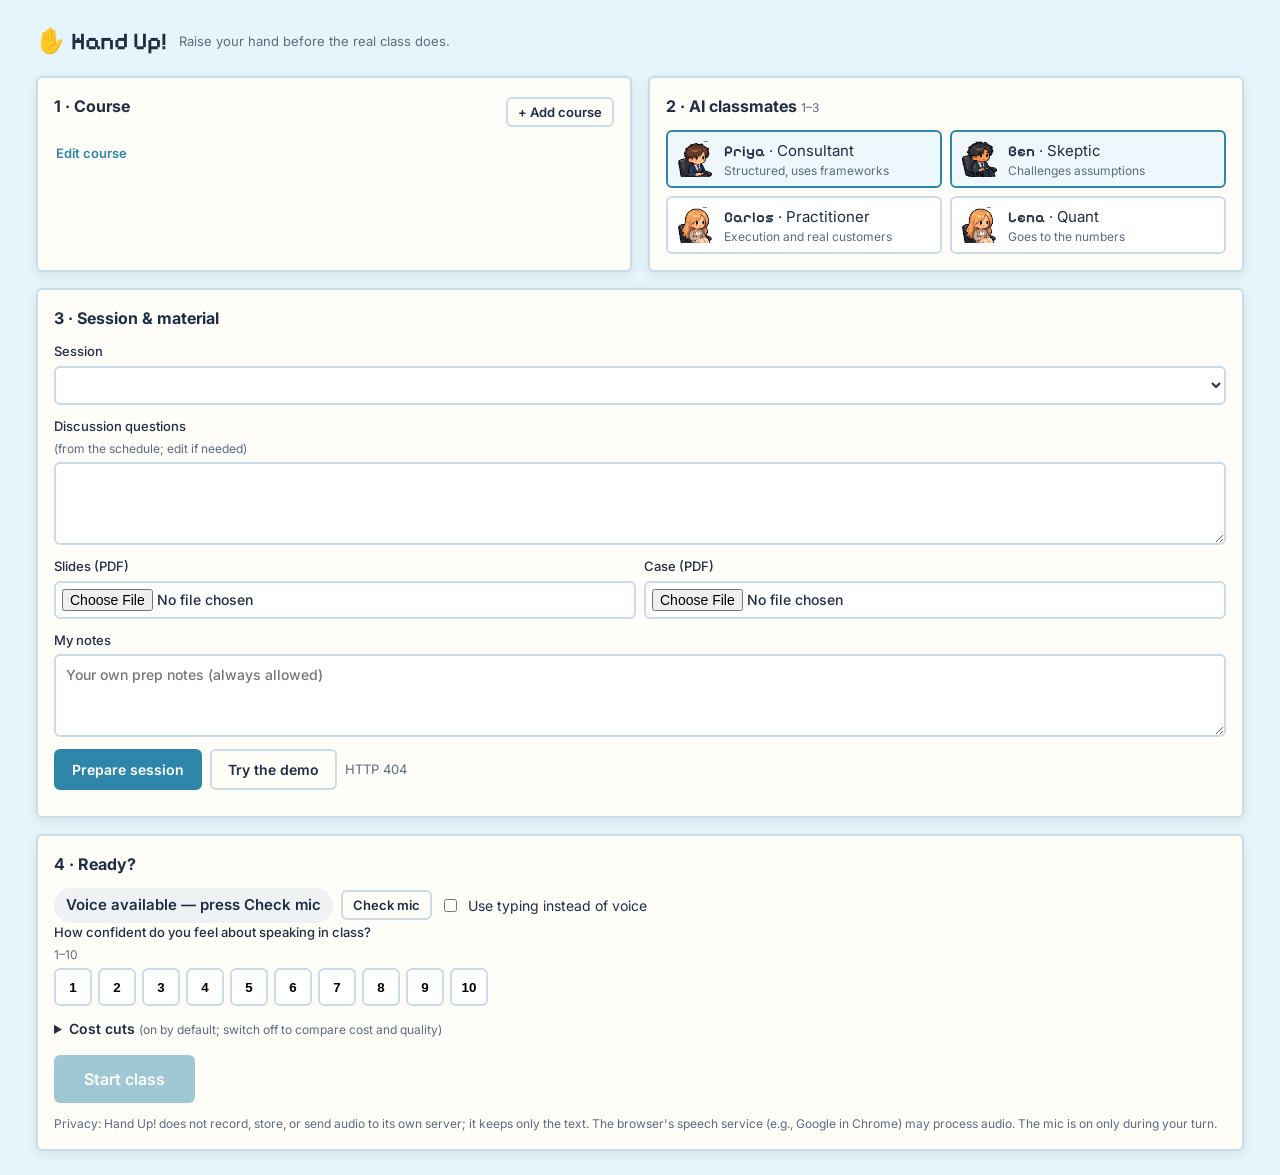
==== static/index.html @ 327d4b7d "Hand Up! v1: voice-first mock class discussion FastAPI + one static page (python3 app.py -> http://l" ====
<!doctype html>
<html lang="en">
<head>
<meta charset="utf-8">
<meta name="viewport" content="width=device-width, initial-scale=1">
<title>Hand Up!</title>
<link rel="preconnect" href="https://fonts.googleapis.com">
<link href="https://fonts.googleapis.com/css2?family=Pixelify+Sans:wght@400;600&family=Inter:wght@400;500;600&display=swap" rel="stylesheet">
<link rel="stylesheet" href="/static/app.css">
</head>
<body>
<div class="app">
  <div class="top">
    <div class="logo">✋ Hand Up!</div>
    <span class="tagline">Raise your hand before the real class does.</span>
    <span class="chip" id="chipCourse" hidden></span>
    <span class="chip" id="chipSession" hidden></span>
    <div class="spacer"></div>
    <span class="chip" id="chipTurn" hidden></span>
  </div>

  <!-- ===================== Screen 1: Home ===================== -->
  <main id="home">
    <div class="home-grid">
      <section class="card pad">
        <div class="row between">
          <h2>1 · Course</h2>
          <button class="btn small" id="addCourse">+ Add course</button>
        </div>
        <div id="courseList" class="course-list"></div>
        <button class="btn small ghost" id="editCourse">Edit course</button>
      </section>

      <section class="card pad">
        <h2>2 · AI classmates <span class="sub">1–3</span></h2>
        <div class="role-list" id="roleList"></div>
      </section>

      <section class="card pad wide">
        <h2>3 · Session &amp; material</h2>
        <label class="field">Session
          <select id="sessionSel"></select>
        </label>
        <div class="field">Discussion questions <span class="sub">(from the schedule; edit if needed)</span>
          <textarea id="questions" rows="3"></textarea>
        </div>
        <div class="row wrap">
          <label class="field grow">Slides (PDF) <input type="file" id="slidesFile" accept=".pdf,.txt,.md"></label>
          <label class="field grow">Case (PDF) <input type="file" id="caseFile" accept=".pdf,.txt,.md"></label>
        </div>
        <label class="field">My notes <textarea id="notes" rows="3" placeholder="Your own prep notes (always allowed)"></textarea></label>
        <div class="policy-line" id="policyLine"></div>
        <div class="row wrap">
          <button class="btn primary" id="prepare">Prepare session</button>
          <button class="btn" id="tryDemo">Try the demo</button>
          <span id="prepStatus" class="status-text"></span>
        </div>
        <div id="gateOut" class="gate-out"></div>
      </section>

      <section class="card pad wide">
        <h2>4 · Ready?</h2>
        <div class="row wrap">
          <div class="mic-check" id="micCheck">Checking…</div>
          <button class="btn small" id="micBtn" type="button">Check mic</button>
          <label class="check"><input type="checkbox" id="forceTyping"> Use typing instead of voice</label>
        </div>
        <div class="field">How confident do you feel about speaking in class? <span class="sub">1–10</span>
          <div class="scale" id="confBefore"></div>
        </div>
        <details class="cuts">
          <summary>Cost cuts <span class="sub">(on by default; switch off to compare cost and quality)</span></summary>
          <div id="cutList" class="cut-list"></div>
        </details>
        <button class="btn primary big" id="startClass" disabled>Start class</button>
        <p class="privacy">Privacy: Hand Up! does not record, store, or send audio to its own server; it keeps only the text.
          The browser's speech service (e.g., Google in Chrome) may process audio. The mic is on only during your turn.</p>
      </section>
    </div>
  </main>

  <!-- ===================== Screen 2: Classroom ===================== -->
  <main id="classroom" hidden>
    <div class="layout">
      <div class="card stage">
        <div class="scene" id="scene">
          <div class="world" id="world"></div>
          <div class="status">
            <span class="pill turn" id="pillTurn" hidden>★ Your turn</span>
            <span class="pill" id="pillHands" hidden></span>
            <span class="pill flag" id="pillFlag" hidden></span>
          </div>
        </div>

        <div class="dialog" id="dialog">
          <div class="face"><img id="face" alt=""></div>
          <div class="dialog-body">
            <div class="who"><span id="whoName">—</span> <span class="role" id="whoRole"></span>
              <span class="mic" id="listening" hidden><span class="dot"></span>Listening…</span></div>
            <div class="say" id="say"></div>
            <textarea id="myText" class="my-text" rows="2" placeholder="Type your answer… (Enter to send, Shift+Enter for a new line)" hidden></textarea>
          </div>
          <div class="dialog-side">
            <span class="next" id="nextHint">click ▸ show all</span>
            <div class="my-buttons" id="myButtons" hidden>
              <button class="btn" id="rerecord" hidden>Re-record</button>
              <button class="btn primary" id="send">Send ▸</button>
            </div>
          </div>
        </div>

        <div class="controls">
          <button class="btn hand" id="hand">✋ Hand Up!</button>
          <button class="btn" id="pass" disabled>Pass</button>
          <button class="btn" id="endClass">End class</button>
          <button class="btn small" id="ttsBtn" title="Read lines aloud">🔊 Voice on</button>
          <span class="hint" id="modeHint">Space = raise hand · ⌨ typing mode</span>
          <div class="meter"><span id="costText">$0.00 / $0.50</span> <span class="bar"><i id="costBar"></i></span>
            · <a href="#" id="costLink">Tokens &amp; cost ▸</a> · <a href="#" id="traceLink">Agent trace ▸</a></div>
        </div>
        <div class="end-card" id="endCard" hidden></div>
      </div>

      <div class="card history" id="history">
        <h3 id="histToggle">History <span>◂</span></h3>
        <div class="log" id="log"></div>
      </div>
    </div>

    <div class="card side-panel" id="costPanel" hidden>
      <div class="row between"><h3>Tokens &amp; cost</h3><button class="btn small" id="costClose">Close</button></div>
      <div id="costBody"></div>
    </div>

    <div class="card side-panel" id="tracePanel" hidden>
      <div class="row between"><h3>Agent trace</h3><button class="btn small" id="traceClose">Close</button></div>
      <div id="traceBody" class="trace"></div>
    </div>
  </main>

  <!-- ===================== Screen 3: Evaluation (step 6) ===================== -->
  <main id="evaluation" class="eval" hidden></main>
</div>

<!-- Course Editor -->
<dialog id="courseEditor" class="card">
  <form method="dialog" id="courseForm">
    <h2>Course</h2>
    <label class="field">Course name <input name="name" required></label>
    <label class="field">Professor name <input name="prof_name"></label>
    <label class="field">Professor style <span class="sub">(free text: how they run discussion)</span>
      <textarea name="style" rows="3"></textarea></label>
    <label class="field">Signature moves <span class="sub">(optional)</span> <input name="signature_moves"></label>
    <div class="sliders">
      <label>Cold-call frequency <input type="range" name="cold_call" min="1" max="5"></label>
      <label>Follow-up pressure <input type="range" name="follow_up_pressure" min="1" max="5"></label>
      <label>Framework emphasis <input type="range" name="framework_emphasis" min="1" max="5"></label>
      <label>Evidence demand <input type="range" name="evidence_demand" min="1" max="5"></label>
      <label>Warmth <input type="range" name="warmth" min="1" max="5"></label>
    </div>
    <label class="field">Schedule <span class="sub">one session per block: first line = title, next lines = questions; blank line between sessions</span>
      <textarea name="schedule" rows="6"></textarea></label>
    <fieldset class="field">
      <legend>Course AI policy</legend>
      <label class="check"><input type="radio" name="policy" value="not_confirmed"> Not confirmed (default: case files blocked)</label>
      <label class="check"><input type="radio" name="policy" value="allowed"> Allowed (source note required)</label>
      <label class="check"><input type="radio" name="policy" value="not_allowed"> Not allowed (only my notes)</label>
      <input name="source_note" placeholder="Source note, e.g. 'instructor, class 10/26; TA email'">
      <p class="sub">The source note is your statement; Hand Up! cannot verify official approval.</p>
    </fieldset>
    <div class="row between">
      <button class="btn" value="cancel" formnovalidate>Cancel</button>
      <button class="btn primary" id="saveCourse" value="save">Save course</button>
    </div>
  </form>
</dialog>

<script src="/static/scene.js"></script>
<script src="/static/voice.js"></script>
<script src="/static/app.js"></script>
<script src="/static/evaluation.js"></script>
</body>
</html>
---- static/app.css ----
/* Hand Up! — tokens and components from DESIGN.md / design/mockup.html */
:root{
  --bg:#E6F4FB; --surface:#FFFDF7; --line:#C9DCE8; --ink:#1F2D45; --ink-2:#5B6B82;
  --primary:#2F86AB; --speaking:#F2C14E; --me:#F47C7C; --ok:#6DBE8C; --warn:#E8A13A;
  --radius:6px; --shadow:0 4px 12px rgba(31,45,69,.08);
}
*{box-sizing:border-box}
[hidden]{display:none !important}
body{margin:0;background:var(--bg);color:var(--ink);font-family:"Inter",system-ui,sans-serif;font-size:15px;line-height:1.5}
.app{max-width:1240px;margin:0 auto;padding:24px 16px}
h2{font-size:16px;margin:0 0 12px}
h3{font-size:14px;margin:0}
.sub{font-size:12px;color:var(--ink-2);font-weight:400}
a{color:var(--primary)}

/* top bar */
.top{display:flex;align-items:center;gap:12px;flex-wrap:wrap;margin-bottom:16px}
.logo{font-family:"Pixelify Sans",monospace;font-weight:600;font-size:24px}
.tagline{font-size:13px;color:var(--ink-2)}
.chip{font-size:13px;font-weight:500;background:var(--surface);border:2px solid var(--line);border-radius:999px;padding:5px 12px;color:var(--ink-2)}
.chip b{color:var(--ink)}
.spacer{flex:1}

/* cards, buttons, fields */
.card{background:var(--surface);border:2px solid var(--line);border-radius:var(--radius);box-shadow:var(--shadow)}
.pad{padding:16px}
.row{display:flex;gap:8px;align-items:center}
.row.wrap{flex-wrap:wrap}
.row.between{justify-content:space-between}
.grow{flex:1;min-width:200px}
.btn{font-family:Inter,sans-serif;font-weight:600;font-size:14px;padding:10px 16px;border-radius:var(--radius);border:2px solid var(--line);background:var(--surface);color:var(--ink);cursor:pointer}
.btn:disabled{opacity:.45;cursor:default}
.btn.small{padding:5px 10px;font-size:13px}
.btn.ghost{border-color:transparent;background:transparent;color:var(--primary);padding-left:0}
.btn.primary{background:var(--primary);border-color:var(--primary);color:#fff}
.btn.big{font-size:16px;padding:12px 28px}
.btn.hand{background:var(--me);border-color:var(--me);color:#fff;font-family:"Pixelify Sans",monospace;font-size:17px;padding:10px 22px}
.btn.hand.on{background:var(--ok);border-color:var(--ok)}
.field{display:flex;flex-direction:column;gap:4px;margin-bottom:12px;font-size:13px;font-weight:500}
input,select,textarea{font:inherit;font-size:14px;padding:8px 10px;border:2px solid var(--line);border-radius:var(--radius);background:#fff;color:var(--ink)}
textarea{resize:vertical}
input[type=file]{padding:6px}
.check{display:flex;gap:8px;align-items:center;font-size:14px;font-weight:400}
fieldset{border:2px solid var(--line);border-radius:var(--radius)}
legend{padding:0 4px}

/* home */
.home-grid{display:grid;grid-template-columns:1fr 1fr;gap:16px}
.home-grid .wide{grid-column:1 / -1}
.course-list{display:flex;flex-direction:column;gap:8px;margin-bottom:8px}
.course-card{display:flex;gap:10px;align-items:center;padding:10px 12px;border:2px solid var(--line);border-radius:var(--radius);cursor:pointer;background:#fff}
.course-card.sel{border-color:var(--primary);background:#EEF7FB}
.course-card .ic{font-family:"Pixelify Sans",monospace;font-size:20px}
.course-card small{display:block;color:var(--ink-2)}
.role-list{display:grid;grid-template-columns:1fr 1fr;gap:8px}
.role{display:flex;gap:10px;align-items:center;padding:8px 10px;border:2px solid var(--line);border-radius:var(--radius);background:#fff;cursor:pointer}
.role.sel{border-color:var(--primary);background:#EEF7FB}
.role img{width:36px;height:36px;object-fit:cover;object-position:top;border-radius:4px}
.role b{font-family:"Pixelify Sans",monospace;font-weight:600}
.role small{display:block;color:var(--ink-2);font-size:12px;line-height:1.3}
.policy-line{font-size:13px;color:var(--ink-2);margin-bottom:12px}
.policy-line b{color:var(--ink)}
.status-text{font-size:13px;color:var(--ink-2)}
.status-text.err{color:#B3261E}
.gate-out{font-size:13px;margin-top:10px;display:flex;flex-direction:column;gap:4px}
.gate-out .ok{color:#2E7D4F}.gate-out .no{color:#B3261E}
.mic-check{font-weight:600;padding:6px 12px;border-radius:999px;background:#EEF2F5}
.mic-check.voice{background:#E3F4EA;color:#2E7D4F}
.scale{display:flex;gap:6px;flex-wrap:wrap}
.scale button{width:38px;height:38px;border-radius:var(--radius);border:2px solid var(--line);background:#fff;font-weight:600;cursor:pointer}
.scale button.sel{background:var(--primary);border-color:var(--primary);color:#fff}
.privacy{font-size:12px;color:var(--ink-2);margin:12px 0 0}
dialog{max-width:560px;width:calc(100% - 32px);padding:20px;max-height:90vh;overflow:auto}
dialog::backdrop{background:rgba(31,45,69,.35)}
.sliders{display:grid;grid-template-columns:1fr 1fr;gap:6px 16px;margin-bottom:12px;font-size:13px}
.sliders label{display:flex;flex-direction:column}

/* classroom layout */
.layout{display:grid;grid-template-columns:minmax(0,1fr) 300px;gap:16px;align-items:start}
.layout.hist-closed{grid-template-columns:minmax(0,1fr) auto}
.stage{overflow:hidden;position:relative}
.scene{position:relative;aspect-ratio:1320/575;background:#CFE8F5;border-bottom:2px solid var(--line);overflow:hidden}
.world{position:absolute;left:0;top:0;width:1320px;height:575px;transform-origin:0 0}
.world .room{position:absolute;left:-300px;top:-330px;width:1671px;height:941px;image-rendering:pixelated}
.actor{position:absolute;image-rendering:pixelated}
.actor img.body{display:block;width:100%;height:100%}
.actor.flip img.body{transform:scaleX(-1)}
.actor.idle img.body{animation:bob 1.6s steps(2) infinite}
@keyframes bob{50%{translate:0 -2px}}
.actor.speaking img.body{filter:drop-shadow(5px 0 0 var(--speaking)) drop-shadow(-5px 0 0 var(--speaking)) drop-shadow(0 5px 0 var(--speaking)) drop-shadow(0 -5px 0 var(--speaking))}
.actor .icon{position:absolute;width:48px;display:none;image-rendering:pixelated}
.actor.raised .icon.hand{display:block;animation:pop .6s steps(2) infinite}
.actor.cold .icon.alert{display:block}
@keyframes pop{50%{translate:0 -6px}}
.actor .tag{position:absolute;left:50%;transform:translateX(-50%);bottom:-30px;font-family:"Pixelify Sans",monospace;font-size:20px;white-space:nowrap;
  background:var(--surface);border:2px solid var(--line);border-radius:4px;padding:0 8px;color:var(--ink)}
.actor.me .tag{background:var(--me);border-color:var(--me);color:#fff}
.actor.prof .tag{background:var(--speaking);border-color:var(--speaking)}
.status{position:absolute;left:16px;top:14px;display:flex;gap:8px;flex-wrap:wrap}
.pill{font-size:12px;font-weight:600;background:var(--surface);border:2px solid var(--line);border-radius:999px;padding:4px 10px}
.pill.turn{background:var(--me);border-color:var(--me);color:#fff}
.pill.flag{background:var(--speaking);border-color:var(--speaking)}

/* RPG dialogue box */
.dialog{display:grid;grid-template-columns:72px 1fr auto;gap:14px;align-items:center;padding:14px 18px;min-height:112px;border-top:4px solid var(--speaking);background:var(--surface);cursor:pointer}
.dialog.me{border-top-color:var(--me);background:#FFF5F4;cursor:default}
.face{width:72px;height:72px;border:2px solid var(--line);border-radius:var(--radius);background:#EAF5FB;overflow:hidden}
.face img{width:100%;height:auto;image-rendering:pixelated;display:block}
.who{font-family:"Pixelify Sans",monospace;font-weight:600;font-size:15px;margin-bottom:4px;display:flex;gap:8px;align-items:center}
.who .role{font-family:Inter,sans-serif;font-weight:500;font-size:12px;color:var(--ink-2);border:0;padding:0;background:none;cursor:default}
.say{font-size:16px;line-height:1.5;min-height:24px}
.say .caret{display:inline-block;width:8px;height:16px;background:var(--ink);vertical-align:-2px;animation:blink .8s steps(2) infinite;margin-left:2px}
.my-text{width:100%;margin-top:4px}
.dialog-side{display:flex;flex-direction:column;align-items:flex-end;gap:8px}
.next{font-size:12px;color:var(--ink-2);white-space:nowrap}
.my-buttons{display:flex;gap:8px}
.mic{display:flex;align-items:center;gap:6px;font-size:13px;font-weight:600;color:var(--me);font-family:Inter,sans-serif}
.dot{width:10px;height:10px;border-radius:50%;background:var(--me);animation:blink .8s steps(2) infinite}
@keyframes blink{50%{opacity:.25}}

/* controls */
.controls{display:flex;gap:10px;flex-wrap:wrap;align-items:center;padding:12px 18px;border-top:2px solid var(--line)}
.hint{font-size:12px;color:var(--ink-2)}
.meter{margin-left:auto;font-size:12px;color:var(--ink-2);display:flex;align-items:center;gap:8px}
.bar{width:110px;height:8px;border-radius:4px;background:#E3EDF3;overflow:hidden}
.bar i{display:block;height:100%;width:0;background:var(--primary)}
.bar i.warn{background:var(--warn)}
.end-card{padding:16px 18px;border-top:2px solid var(--line)}
.end-card h3{margin-bottom:8px}

/* history drawer */
.history h3{padding:12px 14px;display:flex;justify-content:space-between;align-items:center;border-bottom:2px solid var(--line);cursor:pointer}
.history.closed .log{display:none}
.history.closed h3{border-bottom:0;writing-mode:vertical-rl;padding:14px 10px}
.log{padding:10px 12px;display:flex;flex-direction:column;gap:8px;max-height:620px;overflow:auto}
.entry{font-size:13px;line-height:1.45;padding:8px 10px;border-radius:var(--radius);background:#F4F9FC;border-left:4px solid var(--line)}
.entry b{font-family:"Pixelify Sans",monospace;font-weight:600;font-size:12px;display:block;color:var(--ink-2)}
.entry.prof{border-left-color:var(--speaking)}
.entry.me{border-left-color:var(--me)}
.entry .cite{font-size:11px;color:var(--ink-2)}

/* side panel (trace, tokens) */
.side-panel{position:fixed;right:16px;top:16px;bottom:16px;width:min(460px,calc(100% - 32px));padding:16px;overflow:auto;z-index:10}
.trace{font:12px/1.45 ui-monospace,Menlo,monospace;white-space:pre-wrap;margin-top:8px}
.trace div{padding:4px 0;border-bottom:1px solid #EEF2F5}

/* cost cuts + tokens panel */
.cuts{margin:4px 0 16px;font-size:14px}
.cuts summary{cursor:pointer;font-weight:600}
.cut-list{display:grid;grid-template-columns:1fr 1fr;gap:4px 16px;margin-top:8px}
.ctable{width:100%;border-collapse:collapse;font-size:13px;margin:6px 0 14px}
.ctable th,.ctable td{text-align:right;padding:4px 6px;border-bottom:1px solid #EEF2F5}
.ctable th:first-child,.ctable td:first-child{text-align:left}
.ctable th{color:var(--ink-2);font-weight:600}
.side-panel h4{margin:12px 0 2px;font-size:13px}

/* evaluation */
.eval{display:flex;flex-direction:column;gap:16px;max-width:900px;margin:0 auto}
.eval ul{margin:4px 0;padding-left:20px}
.eval-head{display:flex;justify-content:space-between;gap:16px;align-items:flex-start}
.stat-row{display:grid;grid-template-columns:repeat(4,1fr);gap:12px}
.stat{padding:12px 14px;display:flex;flex-wrap:wrap;align-items:baseline;gap:6px}
.stat b{font-family:"Pixelify Sans",monospace;font-size:28px}
.stat span:last-child{width:100%;font-size:12px;color:var(--ink-2)}
.delta{font-size:13px;font-weight:600}
.delta.up{color:#2E7D4F}.delta.down{color:#B3261E}
.rubric-row{display:grid;grid-template-columns:minmax(160px,1.2fr) 2fr auto auto;gap:4px 12px;align-items:center;padding:8px 0;border-bottom:1px solid #EEF2F5}
.rubric-name{font-weight:600;font-size:14px}
.rubric-bar{height:10px;border-radius:5px;background:#E3EDF3;overflow:hidden}
.rubric-bar i{display:block;height:100%;background:var(--primary)}
.rubric-reason{grid-column:1 / -1;font-size:13px;color:var(--ink-2)}
.needs{padding:8px 0;border-bottom:1px solid #EEF2F5;font-size:14px}
.polish{display:grid;grid-template-columns:40px 1fr auto;gap:12px;align-items:start;padding:10px 0;border-bottom:1px solid #EEF2F5}
.polish img{width:40px;height:40px;object-fit:cover;object-position:top;border-radius:4px;image-rendering:pixelated}
.said{font-size:13px;color:var(--ink-2)}
.said::before{content:"You said: ";font-weight:600}
.polished::before{content:"Polished: ";font-weight:600;color:var(--primary)}
.polished{font-size:15px;margin-top:4px}
.cite{font-size:11px;color:var(--ink-2)}
.expr{display:flex;flex-wrap:wrap;gap:8px}
.expr .pill{font-weight:500;font-size:13px}

@media (max-width:900px){
  .stat-row{grid-template-columns:1fr 1fr}
  .rubric-row{grid-template-columns:1fr auto auto}
  .rubric-bar{grid-column:1 / -1;grid-row:2}
  .layout,.layout.hist-closed{grid-template-columns:1fr}
  .home-grid{grid-template-columns:1fr}
  .dialog{grid-template-columns:56px 1fr}
  .dialog-side{grid-column:1 / -1;flex-direction:row;justify-content:flex-end}
  .face{width:56px;height:56px}
  .meter{margin-left:0}
  .role-list{grid-template-columns:1fr}
}
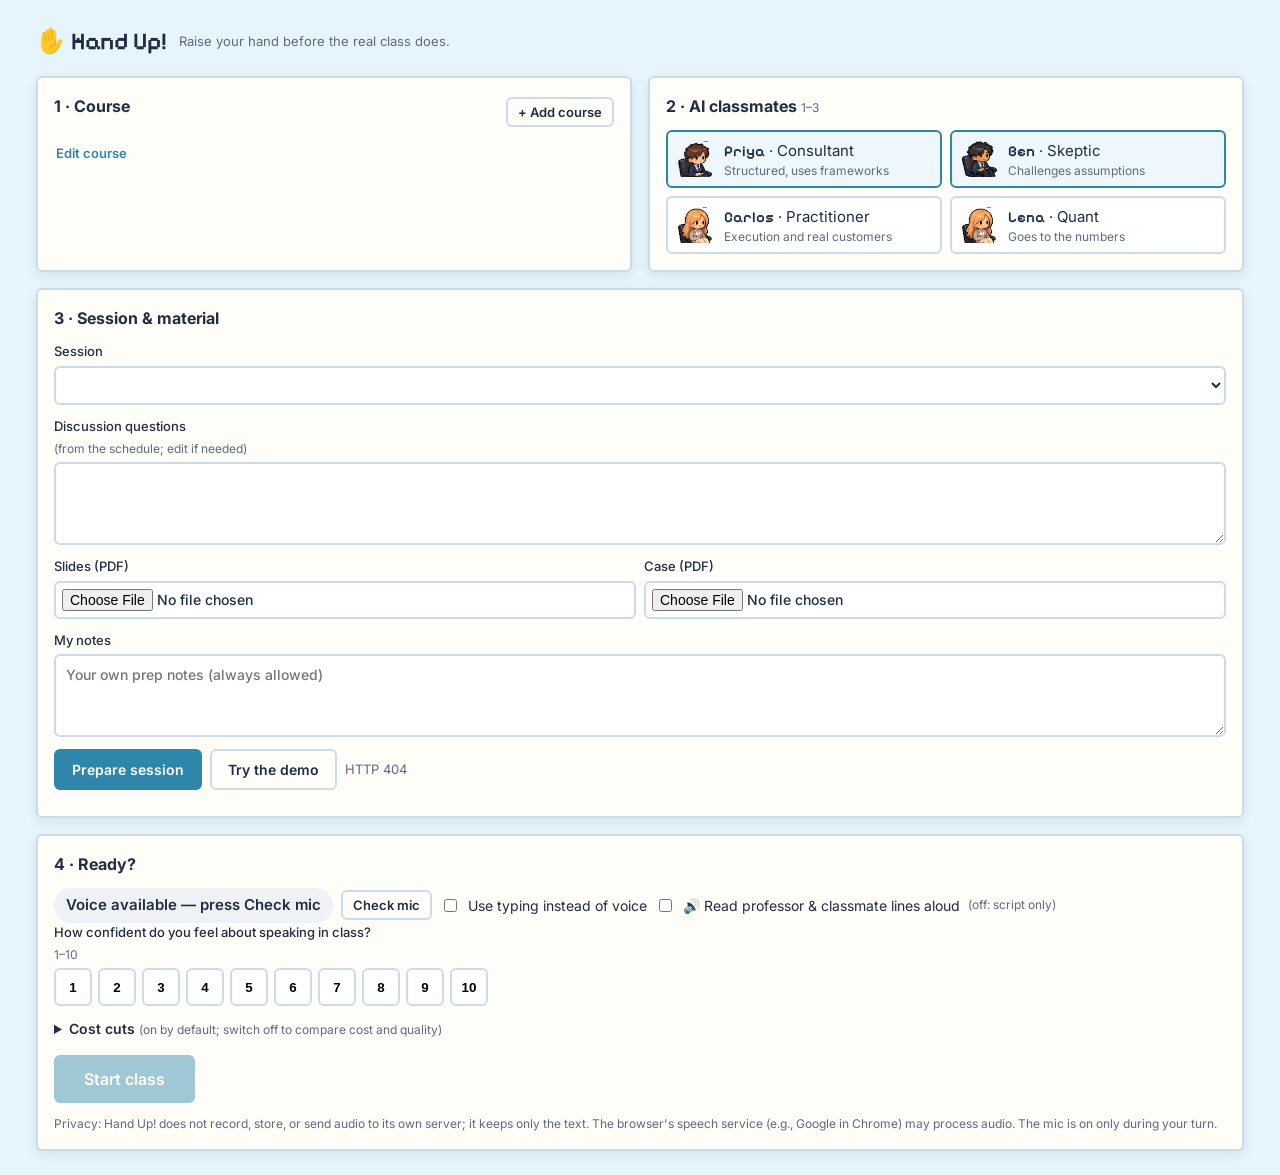
==== commit 1de37fa9: "Voice output off by default; natural voices when on - Professor and classmate lines show as a typed " ====
--- a/static/index.html
+++ b/static/index.html
@@ -64,6 +64,7 @@
           <div class="mic-check" id="micCheck">Checking…</div>
           <button class="btn small" id="micBtn" type="button">Check mic</button>
           <label class="check"><input type="checkbox" id="forceTyping"> Use typing instead of voice</label>
+          <label class="check"><input type="checkbox" id="readAloud"> 🔊 Read professor &amp; classmate lines aloud <span class="sub">(off: script only)</span></label>
         </div>
         <div class="field">How confident do you feel about speaking in class? <span class="sub">1–10</span>
           <div class="scale" id="confBefore"></div>
@@ -113,7 +114,7 @@
           <button class="btn hand" id="hand">✋ Hand Up!</button>
           <button class="btn" id="pass" disabled>Pass</button>
           <button class="btn" id="endClass">End class</button>
-          <button class="btn small" id="ttsBtn" title="Read lines aloud">🔊 Voice on</button>
+          <button class="btn small" id="ttsBtn" title="Read professor and classmate lines aloud">🔇 Voice off</button>
           <span class="hint" id="modeHint">Space = raise hand · ⌨ typing mode</span>
           <div class="meter"><span id="costText">$0.00 / $0.50</span> <span class="bar"><i id="costBar"></i></span>
             · <a href="#" id="costLink">Tokens &amp; cost ▸</a> · <a href="#" id="traceLink">Agent trace ▸</a></div>
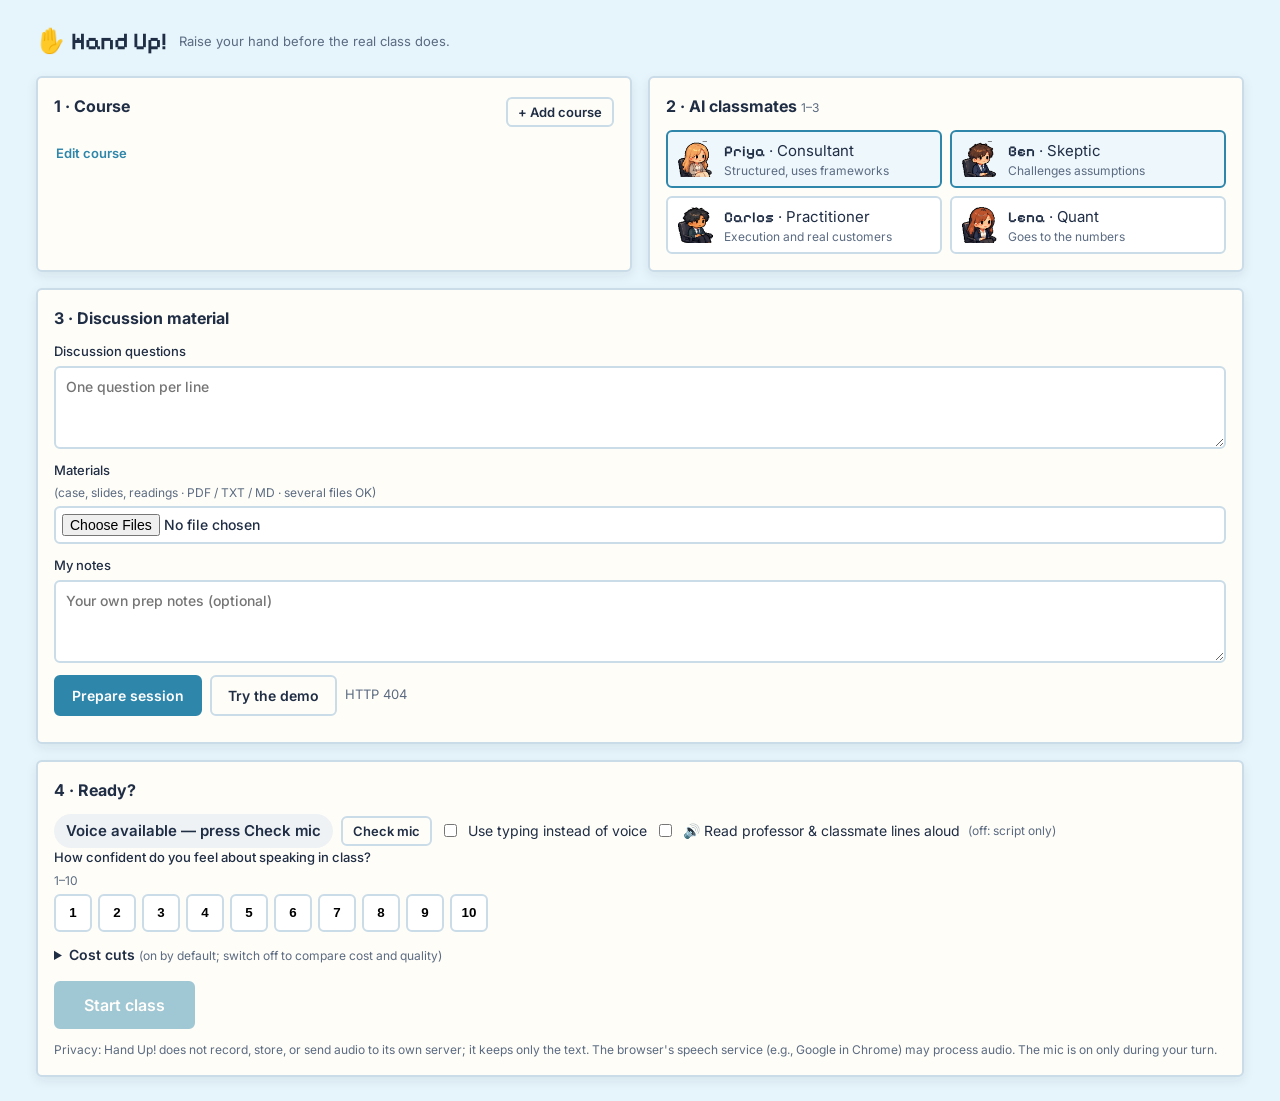
==== commit 92435f0d: "Fixed classmate sprites, one materials input, no schedule/policy, Prof. S sample, Portkey-calibrated" ====
--- a/static/index.html
+++ b/static/index.html
@@ -37,19 +37,13 @@
       </section>
 
       <section class="card pad wide">
-        <h2>3 · Session &amp; material</h2>
-        <label class="field">Session
-          <select id="sessionSel"></select>
-        </label>
-        <div class="field">Discussion questions <span class="sub">(from the schedule; edit if needed)</span>
-          <textarea id="questions" rows="3"></textarea>
+        <h2>3 · Discussion material</h2>
+        <div class="field">Discussion questions
+          <textarea id="questions" rows="3" placeholder="One question per line"></textarea>
         </div>
-        <div class="row wrap">
-          <label class="field grow">Slides (PDF) <input type="file" id="slidesFile" accept=".pdf,.txt,.md"></label>
-          <label class="field grow">Case (PDF) <input type="file" id="caseFile" accept=".pdf,.txt,.md"></label>
-        </div>
-        <label class="field">My notes <textarea id="notes" rows="3" placeholder="Your own prep notes (always allowed)"></textarea></label>
-        <div class="policy-line" id="policyLine"></div>
+        <label class="field">Materials <span class="sub">(case, slides, readings · PDF / TXT / MD · several files OK)</span>
+          <input type="file" id="materialFiles" accept=".pdf,.txt,.md" multiple></label>
+        <label class="field">My notes <textarea id="notes" rows="3" placeholder="Your own prep notes (optional)"></textarea></label>
         <div class="row wrap">
           <button class="btn primary" id="prepare">Prepare session</button>
           <button class="btn" id="tryDemo">Try the demo</button>
@@ -151,7 +145,6 @@
     <label class="field">Professor name <input name="prof_name"></label>
     <label class="field">Professor style <span class="sub">(free text: how they run discussion)</span>
       <textarea name="style" rows="3"></textarea></label>
-    <label class="field">Signature moves <span class="sub">(optional)</span> <input name="signature_moves"></label>
     <div class="sliders">
       <label>Cold-call frequency <input type="range" name="cold_call" min="1" max="5"></label>
       <label>Follow-up pressure <input type="range" name="follow_up_pressure" min="1" max="5"></label>
@@ -159,16 +152,6 @@
       <label>Evidence demand <input type="range" name="evidence_demand" min="1" max="5"></label>
       <label>Warmth <input type="range" name="warmth" min="1" max="5"></label>
     </div>
-    <label class="field">Schedule <span class="sub">one session per block: first line = title, next lines = questions; blank line between sessions</span>
-      <textarea name="schedule" rows="6"></textarea></label>
-    <fieldset class="field">
-      <legend>Course AI policy</legend>
-      <label class="check"><input type="radio" name="policy" value="not_confirmed"> Not confirmed (default: case files blocked)</label>
-      <label class="check"><input type="radio" name="policy" value="allowed"> Allowed (source note required)</label>
-      <label class="check"><input type="radio" name="policy" value="not_allowed"> Not allowed (only my notes)</label>
-      <input name="source_note" placeholder="Source note, e.g. 'instructor, class 10/26; TA email'">
-      <p class="sub">The source note is your statement; Hand Up! cannot verify official approval.</p>
-    </fieldset>
     <div class="row between">
       <button class="btn" value="cancel" formnovalidate>Cancel</button>
       <button class="btn primary" id="saveCourse" value="save">Save course</button>
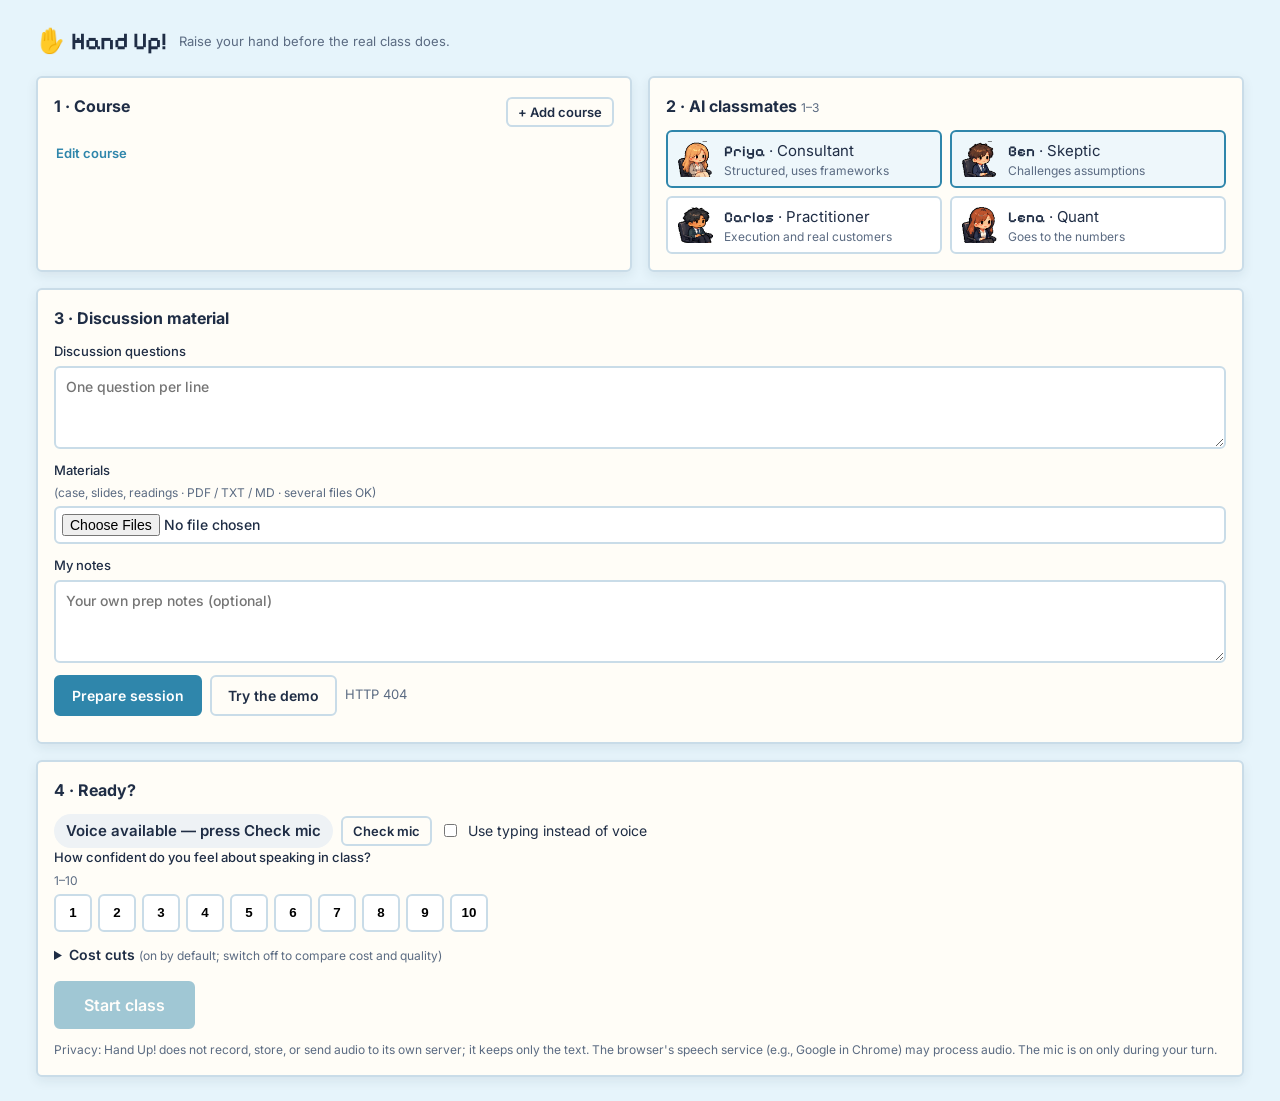
==== commit b9bf3e76: "Final submission" ====
--- a/static/index.html
+++ b/static/index.html
@@ -58,7 +58,7 @@
           <div class="mic-check" id="micCheck">Checking…</div>
           <button class="btn small" id="micBtn" type="button">Check mic</button>
           <label class="check"><input type="checkbox" id="forceTyping"> Use typing instead of voice</label>
-          <label class="check"><input type="checkbox" id="readAloud"> 🔊 Read professor &amp; classmate lines aloud <span class="sub">(off: script only)</span></label>
+          <label class="check" hidden><input type="checkbox" id="readAloud"> 🔊 Read professor &amp; classmate lines aloud <span class="sub">(off: script only)</span></label>
         </div>
         <div class="field">How confident do you feel about speaking in class? <span class="sub">1–10</span>
           <div class="scale" id="confBefore"></div>
@@ -108,7 +108,7 @@
           <button class="btn hand" id="hand">✋ Hand Up!</button>
           <button class="btn" id="pass" disabled>Pass</button>
           <button class="btn" id="endClass">End class</button>
-          <button class="btn small" id="ttsBtn" title="Read professor and classmate lines aloud">🔇 Voice off</button>
+          <button class="btn small" id="ttsBtn" hidden title="Read professor and classmate lines aloud">🔇 Voice off</button>
           <span class="hint" id="modeHint">Space = raise hand · ⌨ typing mode</span>
           <div class="meter"><span id="costText">$0.00 / $0.50</span> <span class="bar"><i id="costBar"></i></span>
             · <a href="#" id="costLink">Tokens &amp; cost ▸</a> · <a href="#" id="traceLink">Agent trace ▸</a></div>
